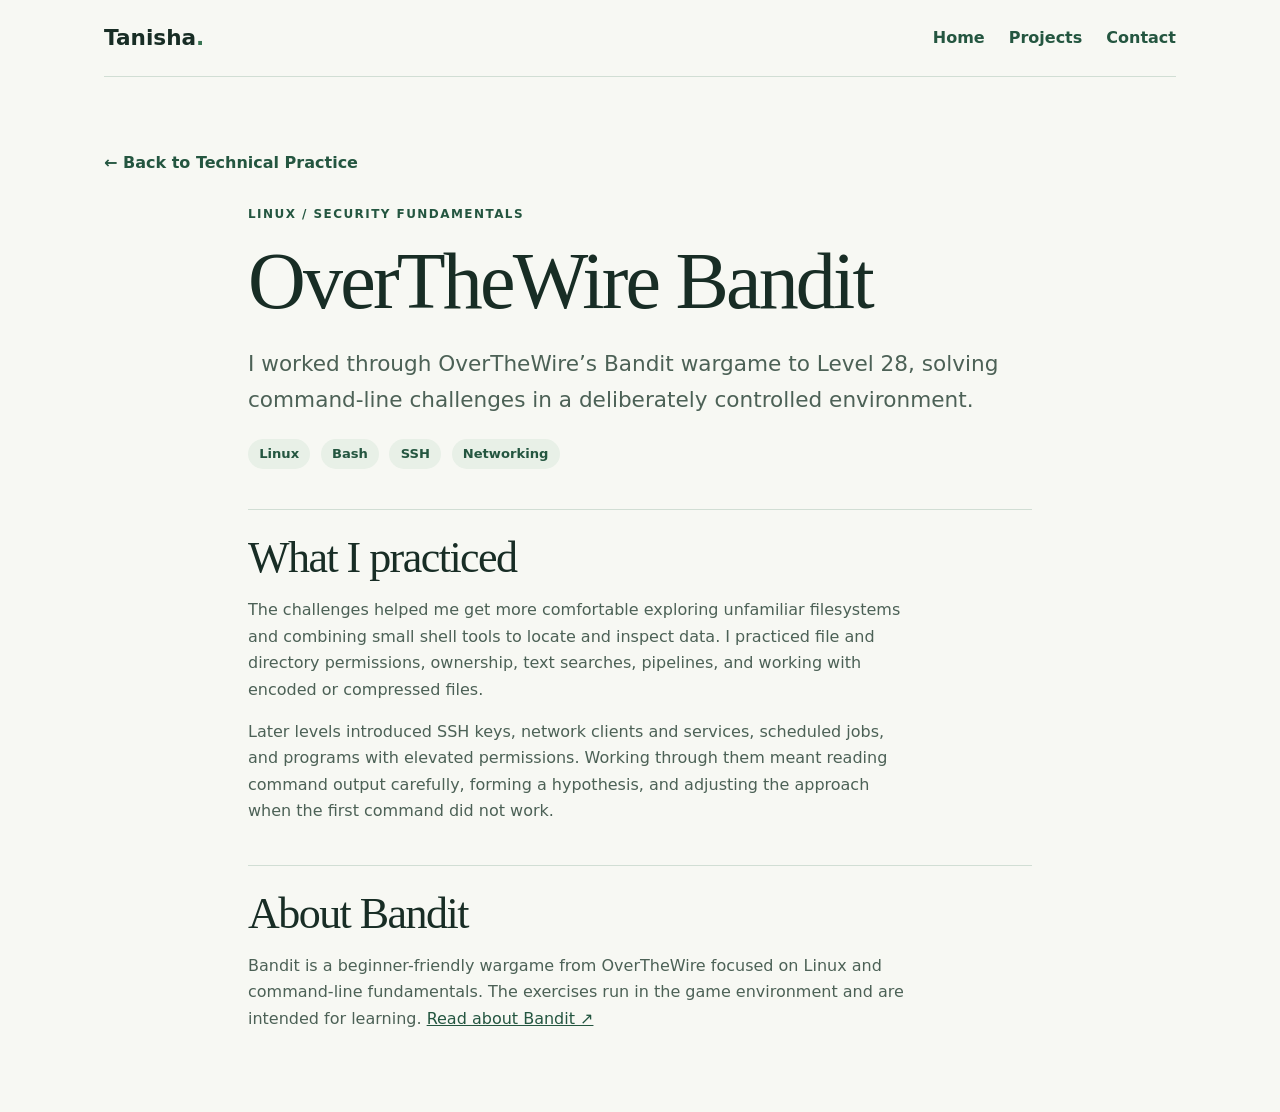
==== bandit.html @ 7681fbf7 "add technical skills" ====
<!DOCTYPE html>
<html lang="en">
<head>
    <meta charset="UTF-8">
    <meta name="viewport" content="width=device-width, initial-scale=1.0">
    <title>OverTheWire Bandit | Tanisha</title>
    <link rel="stylesheet" href="style.css">
</head>
<body>
<a class="skip" href="#main">Skip to content</a>
<nav aria-label="Main navigation">
    <a class="brand" href="index.html">Tanisha<span>.</span></a>
    <div class="nav-links">
        <a href="index.html">Home</a>
        <a href="index.html#projects">Projects</a>
        <a href="index.html#contact">Contact</a>
    </div>
</nav>

<main id="main">
    <a href="index.html#practice" class="back-link">← Back to Technical Practice</a>
    <article class="project-detail">
        <p class="eyebrow">Linux / Security Fundamentals</p>
        <h1>OverTheWire Bandit</h1>
        <p class="project-intro">
            I worked through OverTheWire’s Bandit wargame to Level 28, solving
            command-line challenges in a deliberately controlled environment.
        </p>
        <div class="project-tags">
            <span>Linux</span>
            <span>Bash</span>
            <span>SSH</span>
            <span>Networking</span>
        </div>

        <h2>What I practiced</h2>
        <p>
            The challenges helped me get more comfortable exploring unfamiliar
            filesystems and combining small shell tools to locate and inspect data.
            I practiced file and directory permissions, ownership, text searches,
            pipelines, and working with encoded or compressed files.
        </p>
        <p>
            Later levels introduced SSH keys, network clients and services, scheduled
            jobs, and programs with elevated permissions. Working through them meant
            reading command output carefully, forming a hypothesis, and adjusting the
            approach when the first command did not work.
        </p>

        <h2>About Bandit</h2>
        <p>
            Bandit is a beginner-friendly wargame from OverTheWire focused on Linux
            and command-line fundamentals. The exercises run in the game environment
            and are intended for learning.
            <a href="https://overthewire.org/wargames/bandit/" target="_blank"
               rel="noopener noreferrer">Read about Bandit ↗</a>
        </p>
    </article>
</main>
</body>
</html>
---- style.css ----
:root {
    color-scheme: light;
    --paper: #f7f8f3;
    --ink: #182d25;
    --muted: #4c6156;
    --accent: #245640;
    --line: #d1ded4;
    --soft: #e8f0e7;
}

* { box-sizing: border-box; }

body {
    margin: 0;
    background: var(--paper);
    color: var(--ink);
    font: 1rem/1.65 system-ui, sans-serif;
}

a { color: var(--accent); }
a:focus-visible { outline: 3px solid #28764f; outline-offset: 5px; }
.skip { position: absolute; top: 0; left: 1rem; transform: translateY(-150%); }
.skip:focus { transform: none; background: white; padding: .5rem 1rem; z-index: 1; }

nav, main { width: min(100% - 2rem, 67rem); margin-inline: auto; }
nav {
    display: flex;
    justify-content: space-between;
    align-items: center;
    flex-wrap: wrap;
    gap: .25rem 1.5rem;
    padding-block: 1rem;
    border-bottom: 1px solid var(--line);
}

.brand { font-weight: 800; font-size: 1.35rem; text-decoration: none; color: var(--ink); }
.brand span, #about h1 span { color: #397553; }
.nav-links { display: flex; flex-wrap: wrap; gap: .25rem clamp(.5rem, 2vw, 1.5rem); }
.nav-links a { display: inline-flex; align-items: center; min-height: 44px; text-decoration: none; font-weight: 600; }
.nav-links a:hover, .back-link:hover { text-decoration: underline; text-underline-offset: .25em; }

main { padding-block: clamp(2rem, 5vw, 4.5rem); }
main > section + section { margin-top: clamp(2.75rem, 7vw, 5.5rem); }
#about, #contact {
    padding: clamp(1.5rem, 6vw, 4.5rem);
    border: 1px solid var(--line);
    border-radius: 1.5rem;
    background: var(--soft);
}
#about { background: radial-gradient(ellipse at top right, #cfe4d1, transparent 70%), var(--soft); }

h1, h2, h3 {
    margin: 0;
    font-family: Georgia, serif;
    font-weight: 500;
    line-height: 1.08;
    letter-spacing: -.035em;
}
h1 { font-size: clamp(2.6rem, 8vw, 6rem); }
h2 { font-size: clamp(1.85rem, 4vw, 2.75rem); }
h3 { font-size: clamp(1.65rem, 4vw, 2.4rem); }
p { color: var(--muted); max-width: 65ch; }
#about h1 + p, .project-intro { font-size: clamp(1.1rem, 2vw, 1.35rem); }
#about h1 + p { max-width: 48ch; }

.eyebrow {
    margin: 0 0 .85rem;
    color: var(--accent);
    font-size: .75rem;
    font-weight: 750;
    letter-spacing: .12em;
    text-transform: uppercase;
}
.actions, .project-tags { display: flex; flex-wrap: wrap; gap: .65rem; }
.actions { margin-top: 1.6rem; }
.button {
    display: inline-flex;
    align-items: center;
    min-height: 44px;
    padding: .55rem 1rem;
    border: 1px solid var(--accent);
    border-radius: .55rem;
    background: var(--accent);
    color: white;
    font-weight: 650;
    text-decoration: none;
}
.button.secondary { background: transparent; color: var(--accent); }
.button:hover { background: #163e2b; color: white; }

.project-card {
    display: block;
    margin-top: 1rem;
    border: 1px solid var(--line);
    border-radius: 1.25rem;
    background: white;
    text-decoration: none;
    color: inherit;
}
.project-card:hover, .project-card:focus-visible { border-color: var(--accent); box-shadow: 0 8px 24px #182d2512; }
.project { padding: clamp(1.25rem, 4vw, 2.75rem); }
.project-tags span {
    padding: .25rem .7rem;
    border-radius: 999px;
    background: var(--soft);
    color: var(--accent);
    font-size: .82rem;
    font-weight: 600;
}
.read-more { display: inline-block; margin-top: 1.25rem; color: var(--accent); font-weight: 700; }
.project-card:hover .read-more { text-decoration: underline; text-underline-offset: .25em; }

.back-link { display: inline-block; padding-block: .55rem; margin-bottom: 1.25rem; font-weight: 650; text-decoration: none; }
.project-detail { max-width: 49rem; margin-inline: auto; }
.project-detail h1 { font-size: clamp(2.55rem, 7vw, 5rem); }
.project-detail h2 { margin-top: 2.5rem; padding-top: 1.5rem; border-top: 1px solid var(--line); }
.equation, figure {
    margin: 1.5rem 0;
    padding: clamp(.65rem, 3vw, 1.5rem);
    background: white;
    border: 1px solid var(--line);
    border-radius: .75rem;
}
.equation { overflow-x: auto; text-align: center; }
.project-image { display: block; width: 100%; height: auto; }
.image-caption { margin-top: .8rem; font-size: .9rem; color: var(--muted); }

@media (prefers-reduced-motion: no-preference) {
    #about { animation: arrive .55s ease-out both; }
    #about > * { animation: arrive .6s ease-out both; }
    #about h1 { animation-delay: .08s; }
    #about h1 + p { animation-delay: .15s; }
    #about .actions { animation-delay: .22s; }
    .project-detail { animation: arrive .5s ease-out both; }

    .project-card {
        transition: transform .22s ease, box-shadow .22s ease, border-color .22s ease;
    }

    .read-more, .button { transition: transform .22s ease, background-color .22s ease, color .22s ease; }
    .button:active { transform: scale(.97); }

    @media (hover: hover) {
        .project-card:hover { transform: translateY(-4px); }
        .project-card:hover .read-more { transform: translateX(5px); }
    }
}

@keyframes arrive {
    from { opacity: 0; transform: translateY(12px); }
    to { opacity: 1; transform: translateY(0); }
}
.button span { margin-inline-start: .35em; }
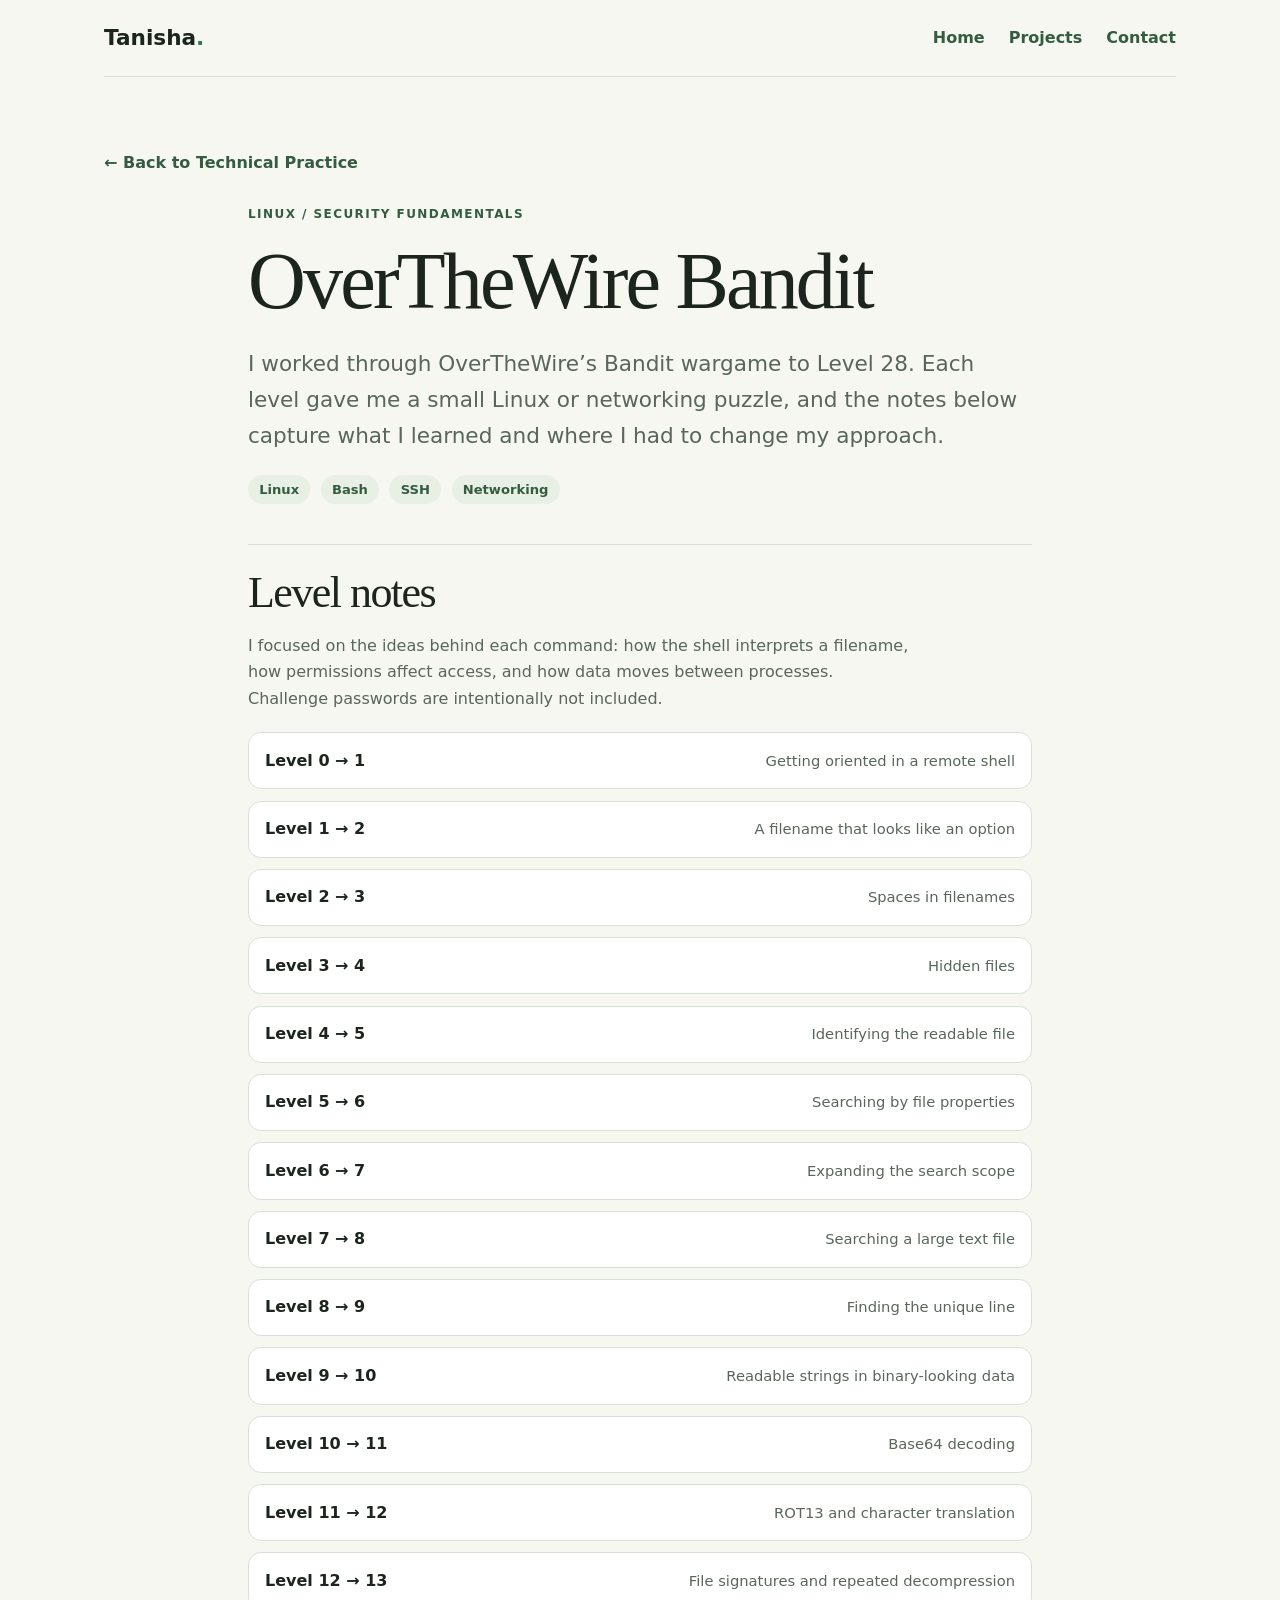
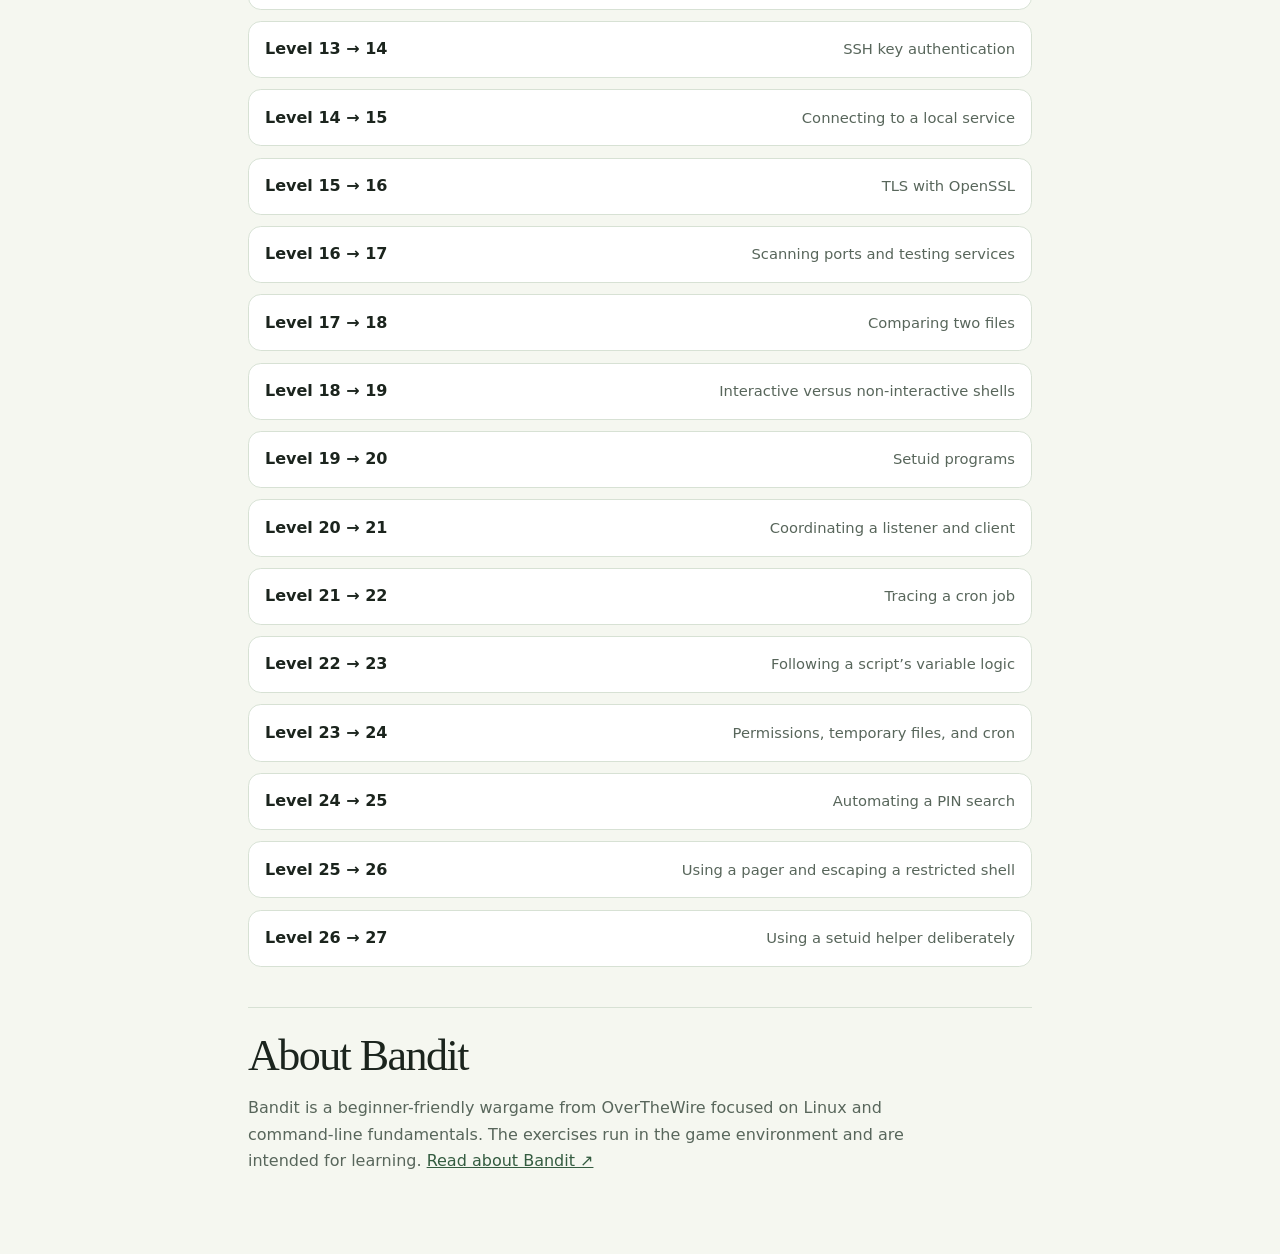
==== commit cfe16350: "Add bandit details" ====
--- a/bandit.html
+++ b/bandit.html
@@ -23,8 +23,9 @@
         <p class="eyebrow">Linux / Security Fundamentals</p>
         <h1>OverTheWire Bandit</h1>
         <p class="project-intro">
-            I worked through OverTheWire’s Bandit wargame to Level 28, solving
-            command-line challenges in a deliberately controlled environment.
+            I worked through OverTheWire’s Bandit wargame to Level 28. Each level
+            gave me a small Linux or networking puzzle, and the notes below capture
+            what I learned and where I had to change my approach.
         </p>
         <div class="project-tags">
             <span>Linux</span>
@@ -33,19 +34,123 @@
             <span>Networking</span>
         </div>
 
-        <h2>What I practiced</h2>
+        <h2>Level notes</h2>
         <p>
-            The challenges helped me get more comfortable exploring unfamiliar
-            filesystems and combining small shell tools to locate and inspect data.
-            I practiced file and directory permissions, ownership, text searches,
-            pipelines, and working with encoded or compressed files.
+            I focused on the ideas behind each command: how the shell interprets a
+            filename, how permissions affect access, and how data moves between
+            processes. Challenge passwords are intentionally not included.
         </p>
-        <p>
-            Later levels introduced SSH keys, network clients and services, scheduled
-            jobs, and programs with elevated permissions. Working through them meant
-            reading command output carefully, forming a hypothesis, and adjusting the
-            approach when the first command did not work.
-        </p>
+
+        <div class="level-log">
+            <details class="level-entry">
+                <summary>Level 0 → 1 <span>Getting oriented in a remote shell</span></summary>
+                <p>I used <code>pwd</code> and <code>ls -al</code> to understand where I was and what files were present, then read the supplied file. The first lesson was to inspect the environment before guessing.</p>
+            </details>
+            <details class="level-entry">
+                <summary>Level 1 → 2 <span>A filename that looks like an option</span></summary>
+                <p>A file named <code>-</code> is easy for a command to mistake for a flag or standard input. I learned to refer to it as <code>./-</code> so the path makes my intent explicit.</p>
+            </details>
+            <details class="level-entry">
+                <summary>Level 2 → 3 <span>Spaces in filenames</span></summary>
+                <p>The shell splits unquoted text on spaces, so I had to quote the filename (or escape its spaces) to make it one path instead of several arguments.</p>
+            </details>
+            <details class="level-entry">
+                <summary>Level 3 → 4 <span>Hidden files</span></summary>
+                <p>I used <code>ls -al</code> to reveal a hidden file, then used <code>file</code> to check its type before reading it. The challenge reinforced that a normal directory listing can hide useful entries.</p>
+            </details>
+            <details class="level-entry">
+                <summary>Level 4 → 5 <span>Identifying the readable file</span></summary>
+                <p>With many similarly named files, I used <code>file *</code> to inspect them in one pass and pick out the human-readable text. The useful move was narrowing the candidates by file type.</p>
+            </details>
+            <details class="level-entry">
+                <summary>Level 5 → 6 <span>Searching by file properties</span></summary>
+                <p>The target was buried in nested directories. I explored recursively, then used <code>find</code> with a size constraint and checked the candidate’s permissions and type. This was my first practice turning the clues into search filters.</p>
+            </details>
+            <details class="level-entry">
+                <summary>Level 6 → 7 <span>Expanding the search scope</span></summary>
+                <p>My first search stayed too close to the current directory. I moved up the filesystem and combined size, owner, and group filters; redirecting permission errors with <code>2&gt;/dev/null</code> kept the useful result visible.</p>
+            </details>
+            <details class="level-entry">
+                <summary>Level 7 → 8 <span>Searching a large text file</span></summary>
+                <p>I used <code>grep</code> to find the line containing a known marker in a large file. A precise search term was much faster than reading the file manually.</p>
+            </details>
+            <details class="level-entry">
+                <summary>Level 8 → 9 <span>Finding the unique line</span></summary>
+                <p>I learned that <code>uniq</code> only groups adjacent duplicates, so the lines need to be sorted first: <code>sort</code> followed by <code>uniq -u</code>. The ordering of a pipeline mattered.</p>
+            </details>
+            <details class="level-entry">
+                <summary>Level 9 → 10 <span>Readable strings in binary-looking data</span></summary>
+                <p>The file contained noisy, non-printable data. I filtered for printable characters and searched around the challenge’s marker rather than treating the entire file as ordinary text.</p>
+            </details>
+            <details class="level-entry">
+                <summary>Level 10 → 11 <span>Base64 decoding</span></summary>
+                <p>I recognized that the text was encoded rather than encrypted, then decoded it with <code>base64</code>. This helped distinguish a reversible representation from a security mechanism.</p>
+            </details>
+            <details class="level-entry">
+                <summary>Level 11 → 12 <span>ROT13 and character translation</span></summary>
+                <p>I used <code>tr</code> to map each letter to the character thirteen places away. Writing out the source and destination alphabets made the transformation easier to reason about.</p>
+            </details>
+            <details class="level-entry">
+                <summary>Level 12 → 13 <span>File signatures and repeated decompression</span></summary>
+                <p>This was a more involved file-format puzzle. I moved a copy into a temporary directory, inspected bytes with a hex dump, identified formats from their signatures, and repeatedly unpacked or decompressed the result. The tricky part was checking the file again after every transformation.</p>
+            </details>
+            <details class="level-entry">
+                <summary>Level 13 → 14 <span>SSH key authentication</span></summary>
+                <p>I learned to save a provided private key locally and use <code>ssh -i</code> to authenticate as the next account. This connected file handling with public-key login.</p>
+            </details>
+            <details class="level-entry">
+                <summary>Level 14 → 15 <span>Connecting to a local service</span></summary>
+                <p>I tried to identify what kind of service was listening, then connected to the local host and sent the data it expected. The key insight was that the task involved a port and a protocol, not another file to search.</p>
+            </details>
+            <details class="level-entry">
+                <summary>Level 15 → 16 <span>TLS with OpenSSL</span></summary>
+                <p>I used <code>openssl s_client</code> to establish a TLS connection to a host and port. I learned to use a protocol-aware client when a service expects an encrypted connection.</p>
+            </details>
+            <details class="level-entry">
+                <summary>Level 16 → 17 <span>Scanning ports and testing services</span></summary>
+                <p>I scanned a small port range with <code>nmap</code>, then tested the candidate services with OpenSSL. The challenge took some trial and error: an open port alone was not enough; I had to find the service that returned the expected kind of data.</p>
+            </details>
+            <details class="level-entry">
+                <summary>Level 17 → 18 <span>Comparing two files</span></summary>
+                <p>I used <code>diff</code> to compare the old and new files and identify the changed line. A comparison tool made a small difference easy to spot in otherwise similar data.</p>
+            </details>
+            <details class="level-entry">
+                <summary>Level 18 → 19 <span>Interactive versus non-interactive shells</span></summary>
+                <p>An interactive login triggered shell startup behavior that immediately ended my session. I had to understand what the shell was doing automatically and request the needed command in a non-interactive way instead.</p>
+            </details>
+            <details class="level-entry">
+                <summary>Level 19 → 20 <span>Setuid programs</span></summary>
+                <p>I inspected a setuid helper and learned that it runs with the file owner’s privileges. The important security lesson was how much access a program can expose if it accepts arbitrary commands.</p>
+            </details>
+            <details class="level-entry">
+                <summary>Level 20 → 21 <span>Coordinating a listener and client</span></summary>
+                <p>I used Netcat to listen on a port while the provided program connected back. Starting the listener in the background with <code>&amp;</code> let both sides run at once; figuring out the order and timing took some experimentation.</p>
+            </details>
+            <details class="level-entry">
+                <summary>Level 21 → 22 <span>Tracing a cron job</span></summary>
+                <p>I inspected the cron configuration and the script it launched, then followed the script to the temporary output file. This taught me to trace scheduled work from its configuration to its effects.</p>
+            </details>
+            <details class="level-entry">
+                <summary>Level 22 → 23 <span>Following a script’s variable logic</span></summary>
+                <p>The cron script built a filename from a username variable. I had to read the script carefully and run through its logic with the relevant account name to predict where it wrote the result.</p>
+            </details>
+            <details class="level-entry">
+                <summary>Level 23 → 24 <span>Permissions, temporary files, and cron</span></summary>
+                <p>I worked through which permissions let a scheduled script run, enter a directory, and write an output file. The subtle part was that directory execute permission controls traversal; I also compared <code>mkdir</code> with <code>mktemp</code> and saw why broad permissions such as <code>777</code> should not be the default choice.</p>
+            </details>
+            <details class="level-entry">
+                <summary>Level 24 → 25 <span>Automating a PIN search</span></summary>
+                <p>I generated the four-digit PIN candidates with a shell loop and piped them through one Netcat connection. My first script approach kept opening new connections; I learned to keep one connection open and stream all candidates through it.</p>
+            </details>
+            <details class="level-entry">
+                <summary>Level 25 → 26 <span>Using a pager and escaping a restricted shell</span></summary>
+                <p>I remembered that <code>more</code> becomes interactive when the output does not fit on screen. Making the terminal small enough opened that mode, from which I could launch an editor and switch to a usable shell. The challenge depended on understanding when a familiar command changes behavior.</p>
+            </details>
+            <details class="level-entry">
+                <summary>Level 26 → 27 <span>Using a setuid helper deliberately</span></summary>
+                <p>I inspected the helper’s permission bits, noticed the setuid bit, and used it to run a command with the next account’s privileges. This built on the earlier lesson about reading permission strings rather than treating them as decoration.</p>
+            </details>
+        </div>
 
         <h2>About Bandit</h2>
         <p>
--- a/style.css
+++ b/style.css
@@ -1,11 +1,13 @@
 :root {
     color-scheme: light;
-    --paper: #f7f8f3;
-    --ink: #182d25;
-    --muted: #4c6156;
-    --accent: #245640;
-    --line: #d1ded4;
-    --soft: #e8f0e7;
+    --paper: #f5f7f0;
+    --ink: #1b241d;
+    --muted: #58665b;
+    --accent: #345c40;
+    --line: #d7e1d4;
+    --soft: #e8efe4;
+    --sage: #dce8d7;
+    --deep-sage: #bfd2ba;
 }
 
 * { box-sizing: border-box; }
@@ -107,6 +109,28 @@
     font-size: .82rem;
     font-weight: 600;
 }
+.level-log { display: grid; gap: .7rem; margin-top: 1.25rem; }
+.level-entry {
+    border: 1px solid var(--line);
+    border-radius: .8rem;
+    background: white;
+    overflow: hidden;
+}
+.level-entry summary {
+    display: flex;
+    align-items: baseline;
+    justify-content: space-between;
+    gap: .5rem 1rem;
+    padding: .9rem 1rem;
+    color: var(--ink);
+    cursor: pointer;
+    font-weight: 700;
+    list-style-position: inside;
+}
+.level-entry summary span { color: var(--muted); font-size: .92rem; font-weight: 500; }
+.level-entry[open] summary { border-bottom: 1px solid var(--line); }
+.level-entry p { margin: 0; padding: .9rem 1rem 1rem; }
+.level-entry code { padding: .08em .3em; border-radius: .25rem; background: var(--soft); color: var(--ink); font-size: .92em; }
 .read-more { display: inline-block; margin-top: 1.25rem; color: var(--accent); font-weight: 700; }
 .project-card:hover .read-more { text-decoration: underline; text-underline-offset: .25em; }
 
@@ -125,6 +149,11 @@
 .project-image { display: block; width: 100%; height: auto; }
 .image-caption { margin-top: .8rem; font-size: .9rem; color: var(--muted); }
 
+@media (max-width: 38rem) {
+    .level-entry summary { display: list-item; }
+    .level-entry summary span { display: block; margin: .25rem 0 0 1.2rem; }
+}
+
 @media (prefers-reduced-motion: no-preference) {
     #about { animation: arrive .55s ease-out both; }
     #about > * { animation: arrive .6s ease-out both; }
@@ -151,3 +180,242 @@
     to { opacity: 1; transform: translateY(0); }
 }
 .button span { margin-inline-start: .35em; }
+
+/* Editorial portfolio home */
+.home-page { background: var(--paper); }
+.site-nav, .home-main, .site-footer {
+    width: min(100% - 3rem, 82rem);
+    margin-inline: auto;
+}
+.site-nav {
+    min-height: 5.5rem;
+    padding-block: .8rem;
+    border-bottom: 1px solid var(--line);
+}
+.site-nav .brand, .site-footer .brand {
+    color: var(--ink);
+    font-family: Georgia, serif;
+    font-size: 1.45rem;
+    font-style: italic;
+    font-weight: 600;
+    letter-spacing: -.04em;
+}
+.site-nav .brand span, .site-footer .brand span { color: var(--accent); }
+.site-nav .nav-links { gap: clamp(1rem, 2.4vw, 2.4rem); }
+.site-nav .nav-links a {
+    color: var(--ink);
+    font-size: .76rem;
+    font-weight: 750;
+    letter-spacing: .07em;
+    text-transform: uppercase;
+}
+.nav-cta {
+    display: inline-flex;
+    align-items: center;
+    justify-content: center;
+    gap: .55rem;
+    min-height: 2.85rem;
+    padding: .65rem 1.15rem;
+    border: 1px solid var(--ink);
+    border-radius: 999px;
+    background: var(--ink);
+    color: white;
+    font-size: .88rem;
+    font-weight: 650;
+    text-decoration: none;
+    transition: transform .2s ease, background-color .2s ease;
+}
+.nav-cta > span:first-child { color: #a9d49d; font-size: .8rem; }
+.nav-cta:hover { transform: translateY(-2px); background: var(--accent); }
+.home-main { padding-block: 0 5rem; }
+.hero {
+    position: relative;
+    display: grid;
+    grid-template-columns: minmax(15rem, 1fr) minmax(19rem, 1.15fr) minmax(9.5rem, .48fr);
+    align-items: center;
+    gap: clamp(1.25rem, 3vw, 3.5rem);
+    min-height: min(47rem, calc(100svh - 5.5rem));
+    padding: clamp(2rem, 4.5vw, 4.5rem) clamp(0rem, 2vw, 1.5rem) 5.5rem;
+    border: 0;
+    border-radius: 0;
+    background: radial-gradient(ellipse at 52% 48%, #e6eee1 0, #f5f7f0 57%);
+}
+.home-main > section + section { margin-top: 0; }
+.hero-copy { position: relative; z-index: 1; max-width: 29rem; }
+.hero .eyebrow { margin-bottom: 1.25rem; }
+.hero h1 {
+    color: #172019;
+    font-family: Arial, Helvetica, sans-serif;
+    font-size: clamp(3.1rem, 6.2vw, 6.7rem);
+    font-weight: 400;
+    letter-spacing: -.085em;
+    line-height: .92;
+}
+.hero h1 em, .contact-section h2 em {
+    font-family: Georgia, 'Times New Roman', serif;
+    font-weight: 400;
+    letter-spacing: -.065em;
+}
+.hero-tags { display: flex; flex-wrap: wrap; gap: .45rem; margin-top: 1.5rem; }
+.hero-tags span {
+    display: inline-flex;
+    align-items: center;
+    min-height: 2rem;
+    padding: .35rem .75rem;
+    border: 1px solid #cbd7c7;
+    border-radius: 999px;
+    background: #fbfcf8;
+    color: var(--ink);
+    font-size: .75rem;
+    font-weight: 650;
+}
+.hero-summary { max-width: 29rem; margin: 1.35rem 0 0; font-size: .96rem; line-height: 1.7; }
+.round-link {
+    display: flex;
+    width: clamp(8.2rem, 13vw, 10.5rem);
+    aspect-ratio: 1;
+    flex-direction: column;
+    justify-content: center;
+    margin-top: clamp(1.5rem, 4vw, 3.25rem);
+    padding: 1.1rem;
+    border: 1px solid var(--accent);
+    border-radius: 50%;
+    color: var(--ink);
+    text-decoration: none;
+    transition: background .25s ease, color .25s ease, transform .25s ease;
+}
+.round-link:hover { transform: rotate(-4deg); background: var(--accent); color: white; }
+.round-kicker { margin-bottom: .4rem; font-size: .62rem; letter-spacing: .08em; text-transform: uppercase; }
+.round-title { font-size: clamp(1.05rem, 1.6vw, 1.45rem); font-weight: 550; line-height: 1.08; }
+.hero-portrait-wrap { display: flex; justify-content: center; align-items: center; min-width: 0; }
+.portrait-halo {
+    width: min(100%, 28rem);
+    aspect-ratio: .78;
+    padding: clamp(.55rem, 1.3vw, 1.15rem);
+    border-radius: 50% / 43%;
+    background: #f9fbf6;
+    box-shadow: 0 0 0 1px #dbe6d6, 0 24px 70px #82957e2b;
+    overflow: hidden;
+}
+.hero-portrait {
+    display: block;
+    width: 100%;
+    height: 100%;
+    border-radius: 50% / 43%;
+    object-fit: cover;
+    object-position: center 24%;
+    background: var(--sage);
+}
+.hero-focus { align-self: center; }
+.focus-label { margin: 0 0 1.3rem; font-size: .68rem; font-weight: 750; letter-spacing: .1em; }
+.focus-item { padding: 1.05rem 0; border-top: 1px solid var(--line); }
+.focus-item > span { color: var(--accent); font-size: .65rem; font-weight: 750; letter-spacing: .08em; }
+.focus-item p { margin: .35rem 0 0; color: var(--ink); font-size: clamp(.9rem, 1.1vw, 1.05rem); line-height: 1.35; }
+.hero-footer {
+    position: absolute;
+    right: clamp(0rem, 2vw, 1.5rem);
+    bottom: 1.2rem;
+    left: clamp(0rem, 2vw, 1.5rem);
+    display: flex;
+    align-items: center;
+    justify-content: space-between;
+    gap: 1rem;
+    padding-top: 1rem;
+    border-top: 1px solid var(--line);
+}
+.hero-footer p { margin: 0; font-size: .78rem; font-weight: 600; }
+.hero-socials { display: flex; gap: 1.2rem; }
+.hero-socials a, .site-footer > a:last-child {
+    color: var(--ink);
+    font-size: .78rem;
+    font-weight: 650;
+    text-decoration: none;
+}
+.hero-socials a:hover, .site-footer > a:last-child:hover { text-decoration: underline; text-underline-offset: .25em; }
+.work-section, .practice-section { padding-top: clamp(3rem, 7vw, 6rem); }
+.section-heading { display: flex; align-items: end; justify-content: space-between; gap: 1.5rem; margin-bottom: 1.5rem; }
+.section-heading .eyebrow { margin-bottom: .6rem; }
+.section-heading h2, .contact-section h2 { color: var(--ink); font-size: clamp(2.25rem, 4vw, 3.75rem); }
+.section-heading > p { max-width: 25rem; margin: 0 0 .25rem; font-size: .92rem; }
+.work-grid { display: grid; grid-template-columns: repeat(2, minmax(0, 1fr)); gap: 1rem; }
+.work-grid .project-card { margin-top: 0; border-color: var(--line); border-radius: 1.1rem; background: #fbfcf8; }
+.work-grid .project { padding: clamp(1.35rem, 3vw, 2.5rem); }
+.work-grid h3 { margin-bottom: .9rem; color: var(--ink); font-size: clamp(1.55rem, 2.5vw, 2.2rem); }
+.work-grid .project > p:not(.eyebrow) { min-height: 3.3em; }
+.work-grid .project-tags { margin-top: 1.15rem; }
+.work-grid .project-tags span { background: var(--soft); }
+.practice-card {
+    display: grid;
+    grid-template-columns: 1.2fr .8fr;
+    gap: 2rem;
+    align-items: end;
+    padding: clamp(1.4rem, 4vw, 2.75rem);
+    border: 1px solid var(--line);
+    border-radius: 1.1rem;
+    background: #eaf1e6;
+    color: inherit;
+    text-decoration: none;
+    transition: border-color .2s ease, transform .2s ease;
+}
+.practice-card:hover { transform: translateY(-3px); border-color: var(--accent); }
+.practice-card h3 { color: var(--ink); font-size: clamp(1.7rem, 3vw, 2.5rem); }
+.practice-card p:not(.eyebrow) { margin-bottom: 0; }
+.practice-meta { display: flex; flex-direction: column; align-items: flex-end; gap: 1rem; }
+.practice-meta .read-more { margin-top: 0; }
+.contact-section {
+    display: grid;
+    grid-template-columns: 1.1fr .9fr;
+    gap: 2rem;
+    align-items: end;
+    margin-top: clamp(3rem, 7vw, 6rem);
+    padding: clamp(1.6rem, 5vw, 4rem);
+    border: 0;
+    border-radius: 1.2rem;
+    background: var(--sage);
+}
+.contact-section .eyebrow { margin-bottom: .75rem; }
+.contact-section h2 { line-height: 1.02; }
+.contact-copy p { margin-top: 0; }
+.contact-cta { margin-top: .6rem; }
+.site-footer { display: flex; align-items: center; justify-content: space-between; gap: 1rem; padding-block: 1.3rem 2rem; border-top: 1px solid var(--line); }
+.site-footer p { margin: 0; font-size: .78rem; }
+
+@media (max-width: 900px) {
+    .hero { grid-template-columns: minmax(0, 1fr) minmax(15rem, .9fr); min-height: 0; padding-bottom: 7rem; }
+    .hero-portrait-wrap { grid-column: 2; grid-row: 1 / span 2; }
+    .hero-focus { grid-column: 1 / -1; display: grid; grid-template-columns: repeat(3, 1fr); gap: 1rem; margin-top: 1rem; }
+    .focus-label { grid-column: 1 / -1; margin-bottom: 0; }
+    .focus-item { padding-top: .8rem; }
+}
+@media (max-width: 620px) {
+    .site-nav, .home-main, .site-footer { width: min(100% - 2rem, 82rem); }
+    .site-nav { gap: .5rem; min-height: 4.5rem; }
+    .site-nav .brand { font-size: 1.2rem; }
+    .site-nav .nav-links { order: 3; width: 100%; justify-content: space-between; }
+    .site-nav .nav-links a { min-height: 2.5rem; font-size: .68rem; }
+    .site-nav .nav-cta { min-height: 2.5rem; padding: .5rem .8rem; font-size: .76rem; }
+    .hero { display: flex; flex-direction: column; align-items: stretch; gap: 1.75rem; padding: 2.5rem 0 6rem; }
+    .hero-copy { max-width: none; }
+    .hero h1 { font-size: clamp(3.5rem, 16vw, 5.25rem); }
+    .hero-summary { max-width: 34rem; }
+    .round-link { width: 8.5rem; margin-top: 1.4rem; }
+    .hero-portrait-wrap { order: 2; }
+    .portrait-halo { width: min(78vw, 22rem); }
+    .hero-focus { order: 3; display: grid; grid-template-columns: 1fr; gap: 0; margin-top: .3rem; }
+    .focus-label { margin-bottom: .4rem; }
+    .focus-item { display: grid; grid-template-columns: 2.2rem 1fr; gap: .5rem; padding: .8rem 0; }
+    .focus-item p { margin: 0; }
+    .hero-footer { right: 0; left: 0; bottom: .7rem; }
+    .hero-footer p { max-width: 15rem; font-size: .7rem; }
+    .hero-socials { gap: .8rem; }
+    .hero-socials a { font-size: .7rem; }
+    .section-heading { display: block; }
+    .section-heading > p { margin-top: .8rem; }
+    .work-grid { grid-template-columns: 1fr; }
+    .work-grid .project > p:not(.eyebrow) { min-height: 0; }
+    .practice-card, .contact-section { grid-template-columns: 1fr; gap: 1.3rem; }
+    .practice-meta { align-items: flex-start; }
+    .contact-section { padding: 1.5rem; }
+    .site-footer { flex-wrap: wrap; }
+    .site-footer p { order: 3; width: 100%; }
+}
